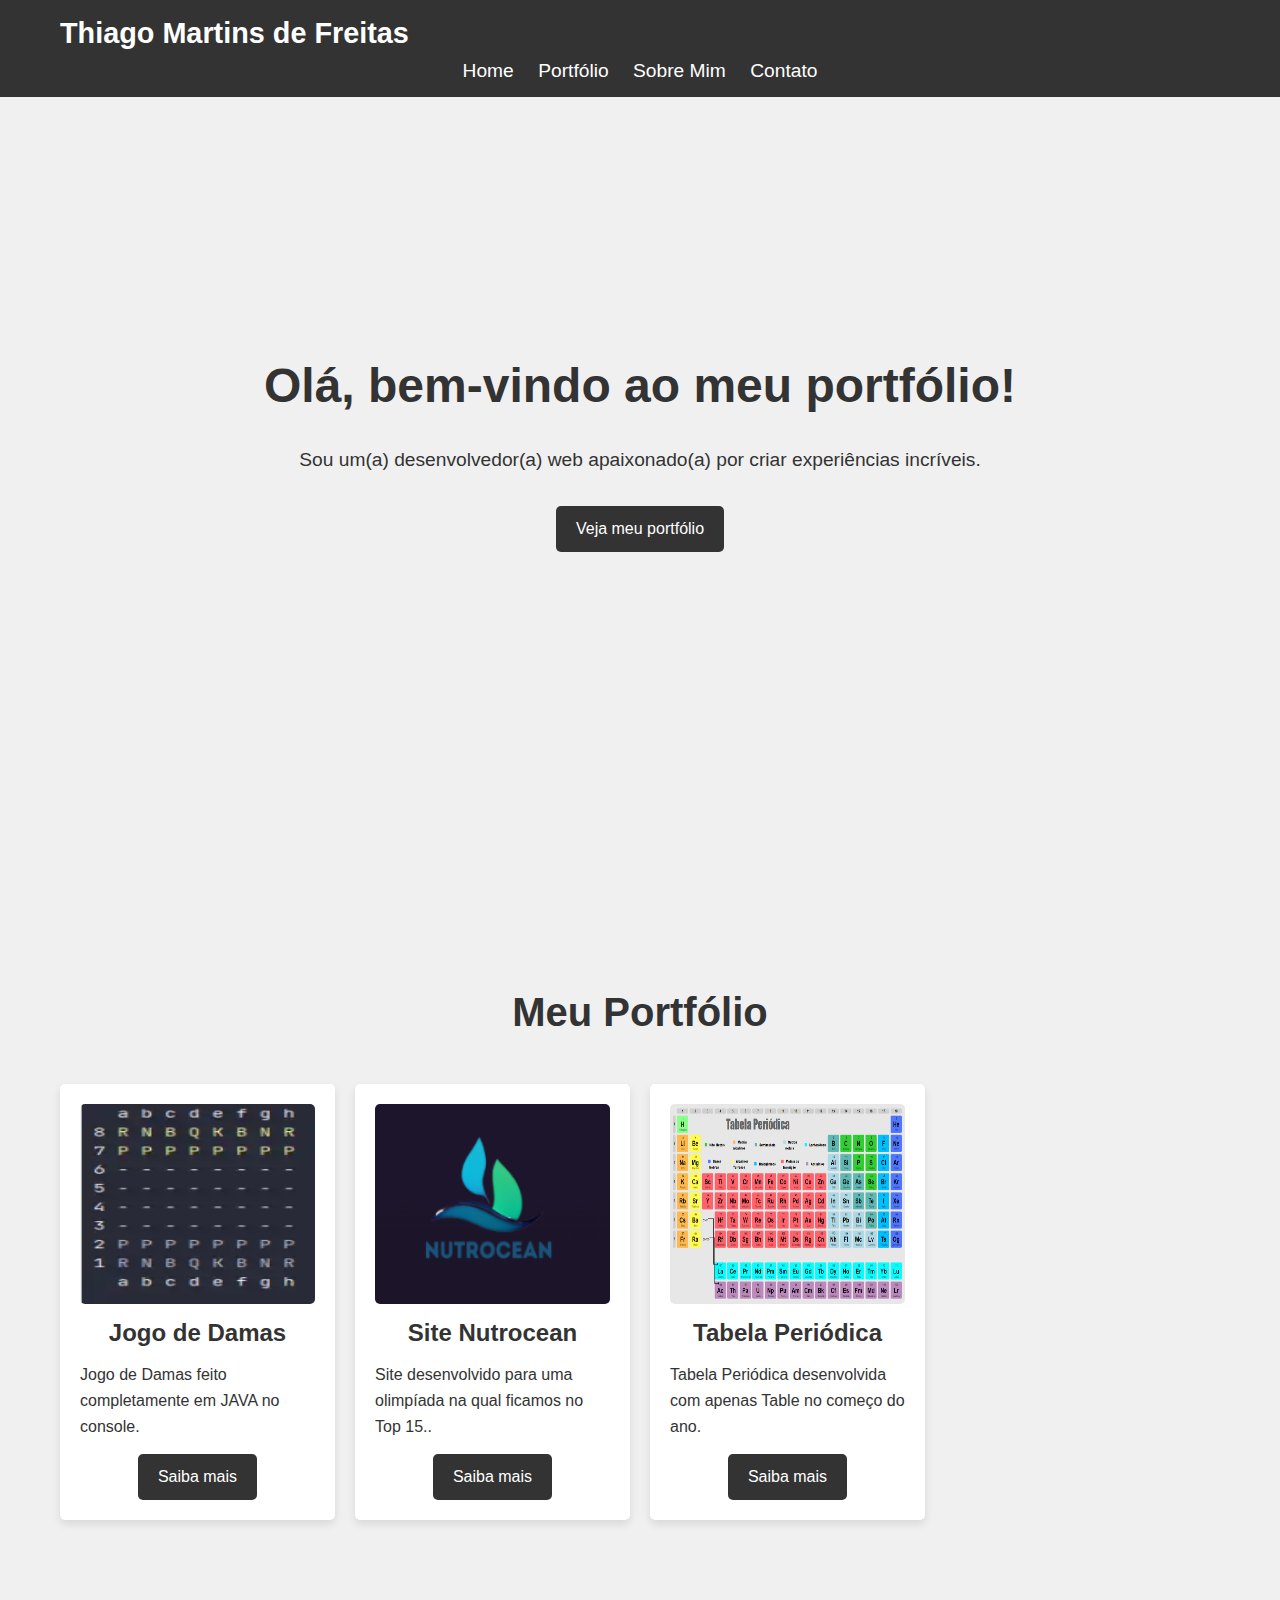
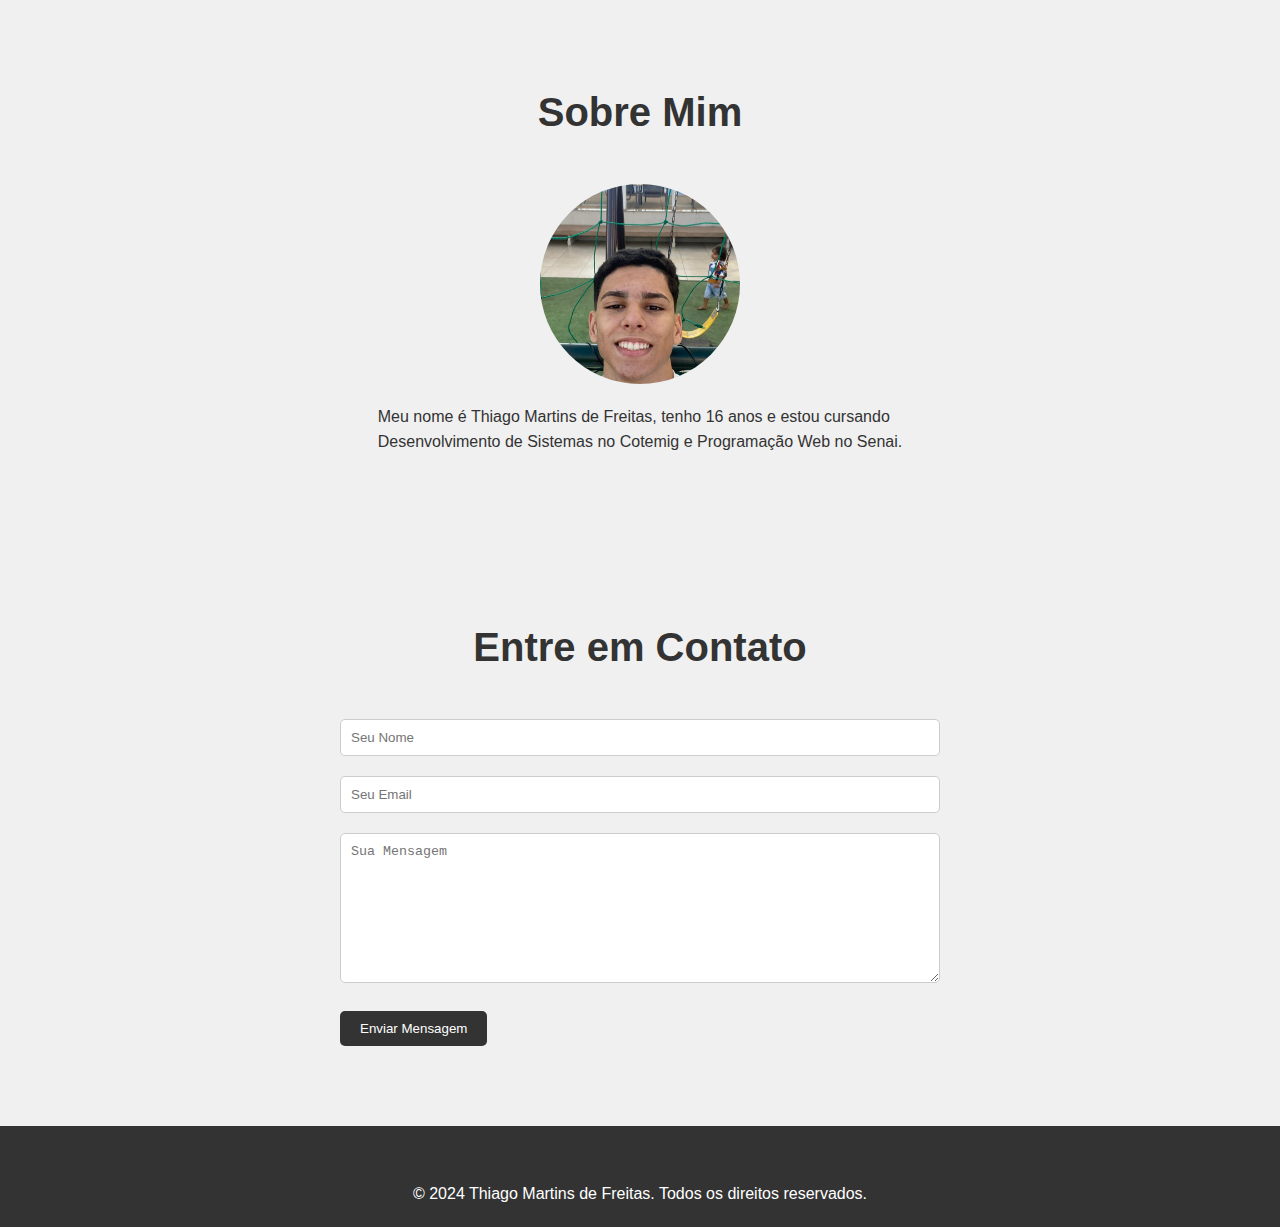
==== index.html @ fcb56183 "Add files via upload" ====
<!DOCTYPE html>
<html lang="pt-br">

<head>
    <meta charset="UTF-8">
    <meta name="viewport" content="width=device-width, initial-scale=1.0">
    <title>Thiago Martins - Portfólio</title>
    <link rel="stylesheet" href="style.css">
</head>

<body>

    <header>
        <div class="container">

            <h1>Thiago Martins de Freitas</h1>
            <nav>
                <ul>
                    <li><a href="#home">Home</a></li>
                    <li><a href="#portfolio">Portfólio</a></li>
                    <li><a href="#about">Sobre Mim</a></li>
                    <li><a href="#contact">Contato</a></li>
                </ul>
            </nav>
        </div>
    </header>

    <section id="home" class="hero">
        <div class="container">
            <h2>Olá, bem-vindo ao meu portfólio!</h2>
            <p>Sou um(a) desenvolvedor(a) web apaixonado(a) por criar experiências incríveis.</p>
            <a href="#portfolio" class="btn">Veja meu portfólio</a>
        </div>
    </section>

    <section id="portfolio" class="portfolio">
        <div class="container">
            <h2>Meu Portfólio</h2>
            <div class="grid">
               
                <div class="project">
                    <img src="Damas.png" alt="Projeto Dama">
                    <h3>Jogo de Damas</h3>
                    <p>Jogo de Damas feito completamente em JAVA no console.</p>
                    <a href="https://github.com/Furbim/CheckersGame" class="btn">Saiba mais</a>
                </div>
                <div class="project">
                    <img src="Nutrocean.png" alt="Projeto Nutrocean">
                    <h3>Site Nutrocean</h3>
                    <p>Site desenvolvido para uma olimpíada na qual ficamos no Top 15..</p>
                    <a href="https://nutrocean.com.br" class="btn">Saiba mais</a>
                </div>
                <div class="project">
                    <img src="Tabela.png" alt="Projeto Tabela periódica">
                    <h3>Tabela Periódica</h3>
                    <p>Tabela Periódica desenvolvida com apenas Table no começo do ano.</p>
                    <a href="https://furbim.github.io/Tabela/" class="btn">Saiba mais</a>
                </div>
            </div>
        </div>
    </section>

    <section id="about" class="about">
        <div class="container">
            <h2>Sobre Mim</h2>
            <div class="about-content">
                <div id="img"><img src="perfil.jpeg" alt="Sua foto"></div>
                <p>Meu nome é Thiago Martins de Freitas, tenho 16 anos e estou cursando <br> Desenvolvimento de Sistemas no
                    Cotemig e Programação Web no Senai.</p>
            </div>
        </div>
    </section>

    <section id="contact" class="contact">
        <div class="container">
            <h2>Entre em Contato</h2>
            <form action="enviar.php" method="POST">
                <input type="text" name="nome" placeholder="Seu Nome" required>
                <input type="email" name="email" placeholder="Seu Email" required>
                <textarea name="mensagem" placeholder="Sua Mensagem" required></textarea>
                <button type="submit" class="btn">Enviar Mensagem</button>
            </form>
        </div>
    </section>

    <footer>
        <div class="container">
            <ul class="social-icons">
                <li><a href="https://linkedin.com/" target="_blank"><i class="fa fa-linkedin"></i></a></li>
                <li><a href="https://github.com/Furbim" target="_blank"><i class="fa fa-github"></i></a></li>
                
            </ul>
            <p>&copy; 2024 Thiago Martins de Freitas. Todos os direitos reservados.</p>
        </div>
    </footer>

</body>

</html>
---- style.css ----
* {
    box-sizing: border-box;
    margin: 0;
    padding: 0;
}

body {
    font-family: Arial, sans-serif;
    line-height: 1.6;
    background-color: #f0f0f0;
    color: #333;
}

.container {
    max-width: 1200px;
    margin: 0 auto;
    padding: 0 20px;
}

header {
    background-color: #333;
    color: #fff;
    padding: 10px 0;
    position: fixed;
    width: 100%;
    top: 0;
    z-index: 1000;
}

header h1 {
    font-size: 1.8rem;
}

nav ul {
    list-style-type: none;
    text-align: center;
}

nav ul li {
    display: inline;
    margin: 0 10px;
}

nav ul li a {
    color: #fff;
    text-decoration: none;
    font-size: 1.2rem;
    transition: color 0.3s ease;
}

nav ul li a:hover {
    color: #ffd700; /* Cor de destaque para hover */
}

.hero {
    background: url('') center/cover no-repeat;
    height: 100vh;
    display: flex;
    justify-content: center;
    align-items: center;
    text-align: center;
}

.hero h2 {
    font-size: 3rem;
    margin-bottom: 20px;
}

.hero p {
    font-size: 1.2rem;
    margin-bottom: 30px;
}

.btn {
    display: inline-block;
    background-color: #333;
    color: #fff;
    padding: 10px 20px;
    text-decoration: none;
    border-radius: 5px;
    transition: background-color 0.3s ease;
}

.btn:hover {
    background-color: #555;
}

.portfolio {
    padding: 80px 0;
}

.portfolio h2 {
    font-size: 2.5rem;
    margin-bottom: 40px;
    text-align: center;
}

.grid {
    display: grid;
    grid-template-columns: repeat(auto-fill, minmax(250px, 1fr));
    gap: 20px;
}

.project {
    background-color: #fff;
    padding: 20px;
    border-radius: 5px;
    box-shadow: 0 4px 8px rgba(0, 0, 0, 0.1);
    display: flex;
    flex-direction: column;
    justify-content: space-between;
    align-items: center;
}

.project img {
    height: 200px;
    width: 100%;
    border-radius: 5px;
    margin-bottom: 10px;
}

.project h3 {
    font-size: 1.5rem;
    margin-bottom: 10px;
}

.project p {
    font-size: 1rem;
    margin-bottom: 15px;
}

.about {
    padding: 80px 0;
}

.about h2 {
    font-size: 2.5rem;
    margin-bottom: 40px;
    text-align: center;
}

.about-content {
    display: flex;
    align-items: center;
    justify-content: center;
    flex-direction: column;
    
}

.about img {
    width: 200px;
    height: 250px;
    object-fit: cover;
    
}
.about #img{

    overflow: hidden;
    width: 200px;
    height: 200px;
    border-radius: 50%;
    margin-bottom: 20px;
}

.contact {
    padding: 80px 0;
}

.contact h2 {
    font-size: 2.5rem;
    margin-bottom: 40px;
    text-align: center;
}

.contact form {
    max-width: 600px;
    margin: 0 auto;
}

.contact input,
.contact textarea {
    width: 100%;
    padding: 10px;
    margin-bottom: 20px;
    border: 1px solid #ccc;
    border-radius: 5px;
}

.contact textarea {
    height: 150px;
}

.contact button {
    background-color: #333;
    color: #fff;
    padding: 10px 20px;
    border: none;
    border-radius: 5px;
    cursor: pointer;
    transition: background-color 0.3s ease;
}

.contact button:hover {
    background-color: #555;
}

footer {
    background-color: #333;
    color: #fff;
    text-align: center;
    padding: 20px 0;
    position: relative;
    bottom: 0;
    width: 100%;
}

.social-icons {
    list-style-type: none;
    padding: 0;
    margin-bottom: 10px;
}

.social-icons li {
    display: inline-block;
    margin: 0 10px;
}

.social-icons li a {
    color: #fff;
    font-size: 1.5rem;
    transition: color 0.3s ease;
}

.social-icons li a:hover {
    color: #ffd700; /* Cor de destaque para hover */
}
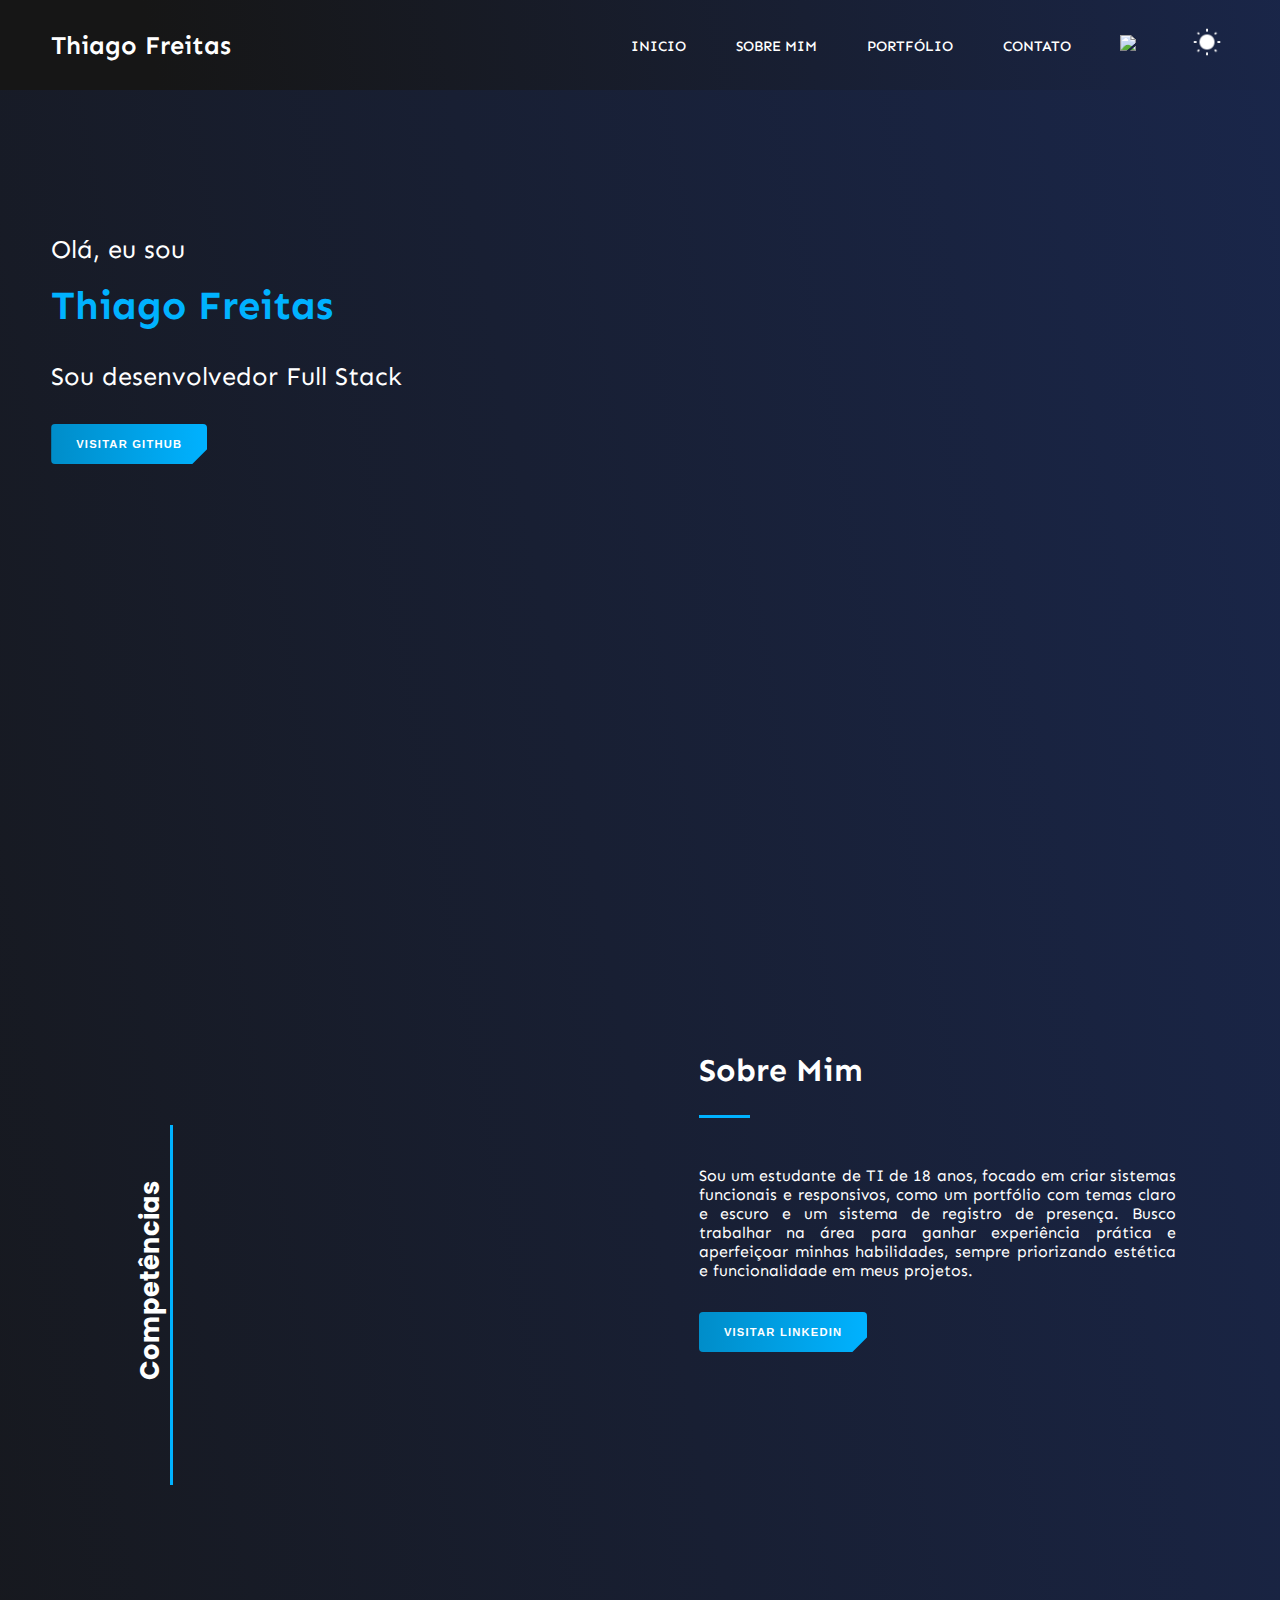
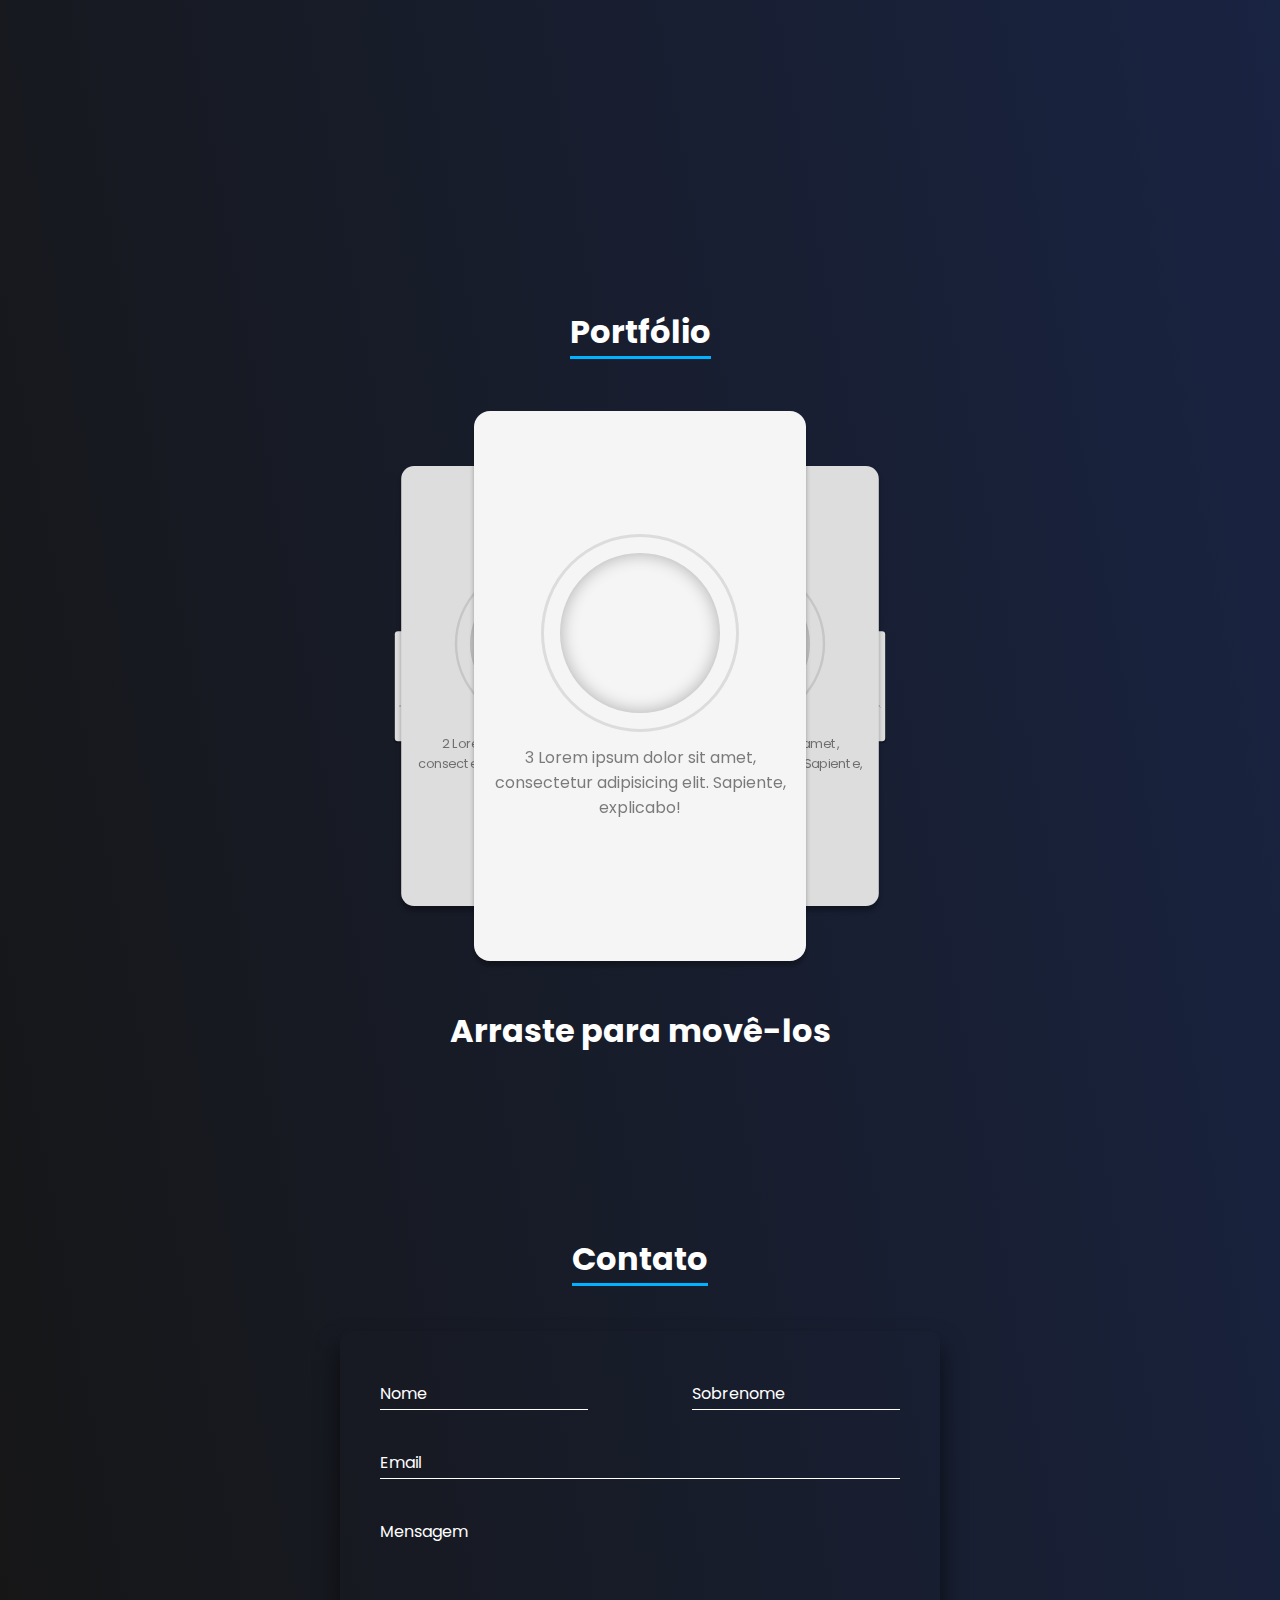
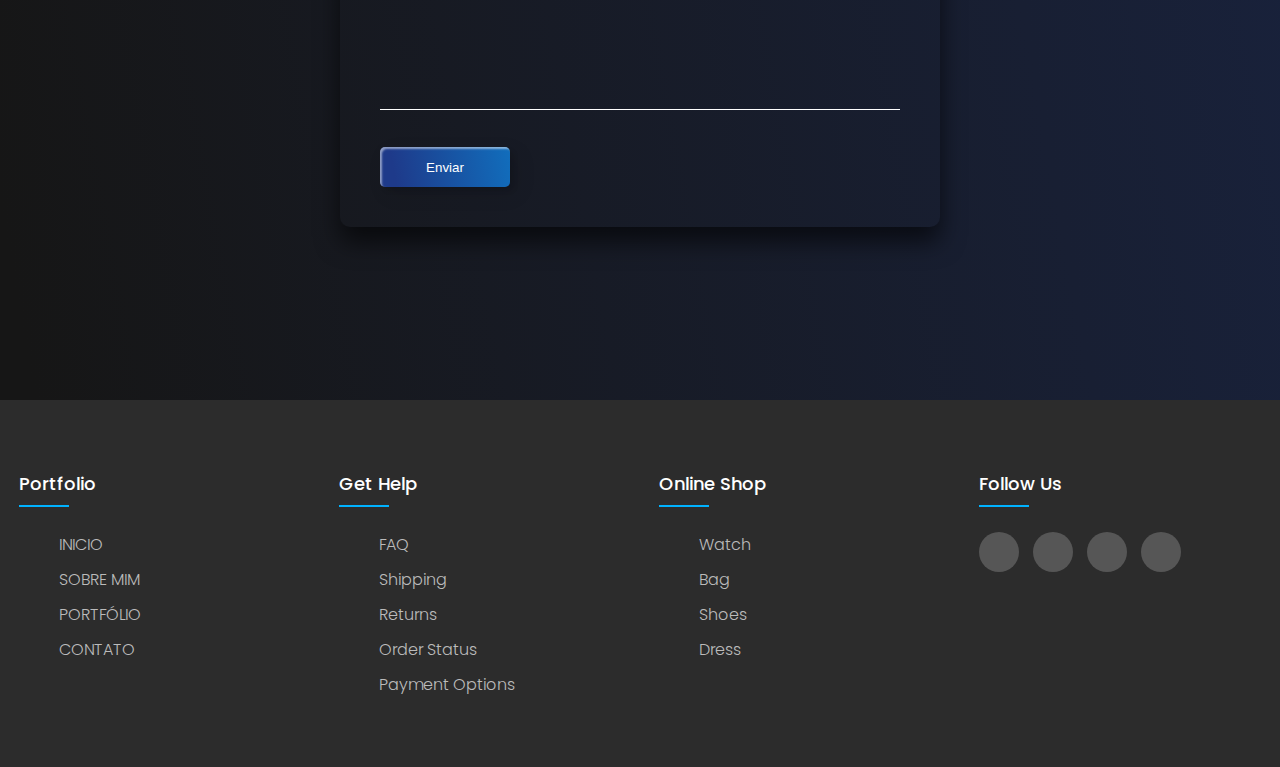
==== commit a3d23a3b: "Add files via upload" ====
--- a/index.html
+++ b/index.html
@@ -1,99 +1,211 @@
 <!DOCTYPE html>
-<html lang="pt-br">
+<html lang="en">
 
 <head>
     <meta charset="UTF-8">
     <meta name="viewport" content="width=device-width, initial-scale=1.0">
-    <title>Thiago Martins - Portfólio</title>
-    <link rel="stylesheet" href="style.css">
+    <title>Página Inicial</title>
+    <link rel="stylesheet" href="./src/css/style.css">
 </head>
 
 <body>
-
-    <header>
-        <div class="container">
-
-            <h1>Thiago Martins de Freitas</h1>
-            <nav>
-                <ul>
-                    <li><a href="#home">Home</a></li>
-                    <li><a href="#portfolio">Portfólio</a></li>
-                    <li><a href="#about">Sobre Mim</a></li>
-                    <li><a href="#contact">Contato</a></li>
-                </ul>
-            </nav>
-        </div>
-    </header>
-
-    <section id="home" class="hero">
-        <div class="container">
-            <h2>Olá, bem-vindo ao meu portfólio!</h2>
-            <p>Sou um(a) desenvolvedor(a) web apaixonado(a) por criar experiências incríveis.</p>
-            <a href="#portfolio" class="btn">Veja meu portfólio</a>
-        </div>
-    </section>
-
-    <section id="portfolio" class="portfolio">
-        <div class="container">
-            <h2>Meu Portfólio</h2>
-            <div class="grid">
-               
-                <div class="project">
-                    <img src="Damas.png" alt="Projeto Dama">
-                    <h3>Jogo de Damas</h3>
-                    <p>Jogo de Damas feito completamente em JAVA no console.</p>
-                    <a href="https://github.com/Furbim/CheckersGame" class="btn">Saiba mais</a>
-                </div>
-                <div class="project">
-                    <img src="Nutrocean.png" alt="Projeto Nutrocean">
-                    <h3>Site Nutrocean</h3>
-                    <p>Site desenvolvido para uma olimpíada na qual ficamos no Top 15..</p>
-                    <a href="https://nutrocean.com.br" class="btn">Saiba mais</a>
-                </div>
-                <div class="project">
-                    <img src="Tabela.png" alt="Projeto Tabela periódica">
-                    <h3>Tabela Periódica</h3>
-                    <p>Tabela Periódica desenvolvida com apenas Table no começo do ano.</p>
-                    <a href="https://furbim.github.io/Tabela/" class="btn">Saiba mais</a>
-                </div>
+    <div id="container">
+        <header>
+            <div id="container_header">
+                <div id="logo">
+                    <h1>Thiago Freitas</h1>
+
+                </div>
+                <nav class="animation">
+                    <ul>
+                        <li><a href="#home" id="navHome" class="smooth-scroll">HOME</a></li>
+                        <li><a href="#sobre" id="navSobre" class="smooth-scroll">SOBRE MIM</a></li>
+                        <li><a href="#portfolio" id="navPortfolio" class="smooth-scroll">PORTFÓLIO</a></li>
+                        <li><a href="#contato" id="navContato" class="smooth-scroll">CONTATO</a></li>
+                        <li><img width="30px" id="idioma" onclick="mudarIdioma()" src="./img/portuguese.png"></li>
+                        <li><button><img id="mode" src="./img/sun.png"></button></li>
+                    </ul>
+                </nav>
+                <svg id="menu" xmlns="http://www.w3.org/2000/svg" width="3.5em" height="3.5em" viewBox="0 0 24 24">
+                    <path fill="white" d="M3 18h18v-2H3zm0-5h18v-2H3zm0-7v2h18V6z" />
+                </svg>
             </div>
-        </div>
-    </section>
-
-    <section id="about" class="about">
-        <div class="container">
-            <h2>Sobre Mim</h2>
-            <div class="about-content">
-                <div id="img"><img src="perfil.jpeg" alt="Sua foto"></div>
-                <p>Meu nome é Thiago Martins de Freitas, tenho 16 anos e estou cursando <br> Desenvolvimento de Sistemas no
-                    Cotemig e Programação Web no Senai.</p>
+        </header>
+
+        <main>
+            <section id="home">
+                <div id="left">
+                    <div id="title">
+                        <h1>Olá, eu sou </h1>
+                    </div>
+                    <div id="log"></div>
+
+                    <h1 id="dev">Sou desenvolvedor Full Stack</h1>
+                    <a href="https://github.com/Furbim">
+                        <button>
+                            Visitar GitHub <svg xmlns="http://www.w3.org/2000/svg" width="1.5em" height="1.5em"
+                                viewBox="0 0 24 24">
+                                <path fill="currentColor" d="M9 17.192V6.808L17.154 12z" />
+                            </svg>
+                        </button>
+                    </a>
+                </div>
+                <div id="right">
+                    <img width="90%" src="./img/tecnologia.png" alt="">
+
+                </div>
+            </section>
+            <section id="sobre">
+                <div id="left">
+                    <h1>Competências</h1>
+                    <hr>
+                    <div class="carousel">
+                        <div class="card"></div>
+                        <div class="card"></div>
+                        <div class="card"></div>
+                        <div class="card"></div>
+                        <div class="card"></div>
+                    </div>
+                </div>
+                <div id="right">
+                    <div id="titulo">
+                        <h1>Sobre Mim</h1>
+                    </div>
+                    <hr>
+
+                    <p>Sou um estudante de TI de anos, focado em criar sistemas funcionais e responsivos, como um
+                        portfólio com temas claro e escuro e um sistema de registro de presença. Busco trabalhar na área
+                        para ganhar experiência prática e aperfeiçoar minhas habilidades, sempre priorizando estética e
+                        funcionalidade em meus projetos.
+                    </p>
+                    <a href="https://www.linkedin.com/in/thiagofreitasdev/">
+                        <button>
+                            Visitar Linkedin <svg xmlns="http://www.w3.org/2000/svg" width="1.5em" height="1.5em"
+                                viewBox="0 0 24 24">
+                                <path fill="currentColor" d="M9 17.192V6.808L17.154 12z" />
+                            </svg>
+                        </button>
+                    </a>
+                </div>
+
+            </section>
+            <section id="portfolio">
+
+                <div>
+                    <h1 id="titulo">Portfólio</h1>
+                    <hr>
+                </div>
+
+                <div class="container">
+                    <div class="card-carousel">
+                        <div class="card" id="1">
+                            <div class="image-container"></div>
+                            <p>1 Lorem ipsum dolor sit amet, consectetur adipisicing elit. Sapiente, explicabo!</p>
+                        </div>
+                        <div class="card" id="2">
+                            <div class="image-container"></div>
+                            <p>2 Lorem ipsum dolor sit amet, consectetur adipisicing elit. Sapiente, explicabo!</p>
+                        </div>
+                        <div class="card" id="3">
+                            <div class="image-container"></div>
+                            <p>3 Lorem ipsum dolor sit amet, consectetur adipisicing elit. Sapiente, explicabo!</p>
+                        </div>
+                        <div class="card" id="4">
+                            <div class="image-container"></div>
+                            <p>4 Lorem ipsum dolor sit amet, consectetur adipisicing elit. Sapiente, explicabo!</p>
+                        </div>
+                        <div class="card" id="5">
+                            <div class="image-container"></div>
+                            <p>5 Lorem ipsum dolor sit amet, consectetur adipisicing elit. Sapiente, explicabo!</p>
+                        </div>
+                    </div>
+                    <a href="#" class="visuallyhidden card-controller">Carousel controller</a>
+                </div>
+                <h1 id="arrasta">Arraste para movê-los</h1>
+
+            </section>
+            <section id="contato">
+                <div>
+                    <h1>Contato</h1>
+                    <hr>
+                </div>
+
+                <div class="login-box">
+
+                    <form>
+                        <div id="duas">
+                            <div class="user-box">
+                                <input type="text" name="nome" required>
+                                <label id="lblNome">Nome</label>
+                            </div>
+                            <div class="user-box">
+                                <input type="text" wrap="hard" name="sobrenome" required>
+                                <label id="lblSobrenome">Sobrenome</label>
+                            </div>
+                        </div>
+
+                        <div class="user-box">
+                            <input type="email" name="email" required>
+                            <label>Email</label>
+                        </div>
+
+                        <div class="user-box">
+                            <textarea minlength="2" name="" id="" cols="30" rows="10" required></textarea>
+                            <label id="lblMensagem">Mensagem</label>
+                        </div>
+                        <button class="custom-btn btn-1">Enviar</button>
+                    </form>
+                </div>
+
+            </section>
+        </main>
+        <footer class="footer">
+            <div class="container">
+                <div class="row">
+                    <div class="footer-col">
+                        <h4>Portfolio</h4>
+                        <ul>
+                            <li><a href="#home" id="navHome">INÍCIO</a></li>
+                            <li><a href="#sobre" id="navSobre">SOBRE MIM</a></li>
+                            <li><a href="#portfolio" id="navPortfolio">PORTFÓLIO</a></li>
+                            <li><a href="#contato" id="navContato">CONTATO</a></li>
+                        </ul>
+                    </div>
+                    <div class="footer-col">
+                        <h4>get help</h4>
+                        <ul>
+                            <li><a href="#">FAQ</a></li>
+                            <li><a href="#">shipping</a></li>
+                            <li><a href="#">returns</a></li>
+                            <li><a href="#">order status</a></li>
+                            <li><a href="#">payment options</a></li>
+                        </ul>
+                    </div>
+                    <div class="footer-col">
+                        <h4>online shop</h4>
+                        <ul>
+                            <li><a href="#">watch</a></li>
+                            <li><a href="#">bag</a></li>
+                            <li><a href="#">shoes</a></li>
+                            <li><a href="#">dress</a></li>
+                        </ul>
+                    </div>
+                    <div class="footer-col">
+                        <h4>follow us</h4>
+                        <div class="social-links">
+                            <a href="#"><i class="fab fa-facebook-f"></i></a>
+                            <a href="#"><i class="fab fa-twitter"></i></a>
+                            <a href="#"><i class="fab fa-instagram"></i></a>
+                            <a href="#"><i class="fab fa-linkedin-in"></i></a>
+                        </div>
+                    </div>
+                </div>
             </div>
-        </div>
-    </section>
-
-    <section id="contact" class="contact">
-        <div class="container">
-            <h2>Entre em Contato</h2>
-            <form action="enviar.php" method="POST">
-                <input type="text" name="nome" placeholder="Seu Nome" required>
-                <input type="email" name="email" placeholder="Seu Email" required>
-                <textarea name="mensagem" placeholder="Sua Mensagem" required></textarea>
-                <button type="submit" class="btn">Enviar Mensagem</button>
-            </form>
-        </div>
-    </section>
-
-    <footer>
-        <div class="container">
-            <ul class="social-icons">
-                <li><a href="https://linkedin.com/" target="_blank"><i class="fa fa-linkedin"></i></a></li>
-                <li><a href="https://github.com/Furbim" target="_blank"><i class="fa fa-github"></i></a></li>
-                
-            </ul>
-            <p>&copy; 2024 Thiago Martins de Freitas. Todos os direitos reservados.</p>
-        </div>
-    </footer>
-
+        </footer>
+    </div>
+
+    <script src="https://unpkg.com/scrollreveal"></script>
+    <script src="./src/script.js"></script>
 </body>
 
 </html>--- a/src/css/style.css
+++ b/src/css/style.css
@@ -0,0 +1,1344 @@
+@import url('https://fonts.googleapis.com/css2?family=Poppins:ital,wght@0,100;0,200;0,300;0,400;0,500;0,600;0,700;0,800;0,900;1,100;1,200;1,300;1,400;1,500;1,600;1,700;1,800;1,900&display=swap');
+@import url('https://fonts.googleapis.com/css2?family=Sen:wght@400..800&display=swap');
+
+:root {
+    --background-color: linear-gradient(79.63deg, rgb(22, 22, 22) 5.08%, rgb(30, 58, 138) 216.5%);
+    --header-background: linear-gradient(79.63deg, rgb(22, 22, 22) 12.08%, rgb(30, 58, 138) 216.5%);
+    --text-color: #ffffff;
+    --highlight-color: rgb(0, 178, 255);
+    --button-background: linear-gradient(to left, rgb(0, 178, 255), rgb(0, 141, 201));
+    --button-hover-background: linear-gradient(to left, rgb(55, 195, 255), rgb(0, 179, 255));
+    --card-background: whitesmoke;
+    --card-text-color: rgba(0, 0, 0, 0.5);
+    --contato-background: black;
+}
+
+.light-mode {
+    --background-color: linear-gradient(79.63deg, rgb(245, 245, 245) 5.08%, rgb(200, 200, 255) 216.5%);
+    --header-background: linear-gradient(79.63deg, rgb(255, 255, 255) 12.08%, rgb(100, 150, 255) 216.5%);
+    --text-color: rgb(16, 15, 27);
+    --highlight-color: rgb(0, 100, 200);
+    --button-background: linear-gradient(to left, rgb(100, 150, 255), rgb(70, 120, 230));
+    --button-hover-background: linear-gradient(to left, rgb(120, 170, 255), rgb(100, 150, 255));
+    --card-background: #ffffff;
+    --card-text-color: rgba(0, 0, 0, 0.7);
+    --contato-background: white;
+}
+
+* {
+    margin: 0;
+
+}
+
+
+
+body {
+    transition: 1.5s ease-in-out;
+    margin: 0;
+    font-family: "Euclid Circular A", "Poppins";
+    color: var(--text-color);
+}
+
+#container {
+    width: 100%;
+    display: flex;
+    align-items: center;
+    flex-direction: column;
+    background: var(--background-color);
+}
+
+header {
+    display: flex;
+    position: sticky;
+    top: 0;
+    width: 92%;
+    justify-content: center;
+    padding: 0 4%;
+    z-index: 2;
+    height: 10vh;
+    align-items: center;
+    background: var(--header-background);
+
+    & #container_header {
+
+        display: flex;
+        width: 100%;
+        justify-content: space-between;
+        height: 100%;
+        align-items: center;
+        max-width: 1450px;
+
+        & #logo {
+            display: flex;
+            width: 400px;
+            align-items: center;
+
+            & h1 {
+                font-weight: 600;
+                font-size: clamp(1.5rem, 2vw, 2.5rem);
+                font-family: "Sen", "sans-serif";
+            }
+
+
+        }
+
+        & nav {
+            width: 650px;
+            display: flex;
+            justify-content: center;
+            height: 100%;
+
+            & ul {
+                display: flex;
+                align-items: center;
+                list-style: none;
+                justify-content: space-between;
+                width: 90%;
+
+                & li a {
+
+                    text-decoration: none;
+                    color: var(--text-color);
+                    font-size: clamp(0.4rem, 2vw, 0.9rem);
+                    font-weight: 500;
+                    font-family: "Sen", "sans-serif";
+
+                }
+
+                & li button {
+                    width: 30px;
+                    height: 30px;
+                    background-color: transparent;
+                    border: none;
+
+                    & img {
+                        width: 30px;
+                    }
+                }
+            }
+        }
+
+        & svg {
+            display: none;
+        }
+    }
+
+
+
+}
+
+@keyframes animate {
+    from {
+        transform: rotate(0deg);
+    }
+
+    to {
+        transform: rotate(360deg);
+    }
+}
+
+/* Responsividade para tablets */
+@media (max-width: 1024px) {
+    header #container_header #logo {
+        width: 300px;
+        display: flex;
+        justify-content: center;
+    }
+
+    header #container_header nav ul {
+        width: 100%;
+    }
+
+    header #container_header nav ul li a {
+        font-size: clamp(0.8rem, 2vw, 1rem);
+    }
+}
+
+/* Responsividade para telas pequenas (celulares) */
+@media (max-width: 768px) {
+    header {
+        height: auto;
+        flex-direction: column;
+        position: static;
+        padding: 0;
+        margin: 0;
+        width: 100%;
+    }
+
+    header #container_header {
+        flex-direction: column;
+    }
+
+    header #container_header #logo h1 {
+        font-size: clamp(1.2rem, 4vw, 2rem);
+        text-align: center;
+    }
+
+    header #container_header nav {
+        width: 100%;
+    }
+
+    header #container_header nav ul {
+        flex-direction: column;
+        padding: 0;
+    }
+
+    header #container_header nav ul li {
+        margin-bottom: 0.5rem;
+    }
+
+}
+
+/* Responsividade para telas muito pequenas (por exemplo, 480px) */
+@media (max-width: 480px) {
+    header #container_header #logo {
+        width: 100%;
+        display: flex;
+        justify-content: center;
+    }
+
+    header #container_header nav ul {
+        width: 100%;
+    }
+
+    header #container_header nav ul li a {
+        font-size: clamp(0.6rem, 2.5vw, 0.8rem);
+    }
+}
+
+main {
+    display: flex;
+    flex-direction: column;
+    justify-content: start;
+    align-items: center;
+    width: 100%;
+
+    & #home {
+        width: 92%;
+        margin: 0 4%;
+        max-width: 1350px;
+        height: 90vh;
+        display: flex;
+        justify-content: space-between;
+
+        & #left {
+            width: 50%;
+            display: flex;
+            flex-direction: column;
+            align-items: start;
+            justify-content: start;
+            height: 100%;
+
+
+
+            & #title h1 {
+                margin-top: 9rem;
+                text-align: left;
+                font-size: clamp(1.2rem, 2vw, 1.6rem);
+                font-weight: 400;
+                font-family: "Sen", "sans-serif";
+            }
+
+            & #log {
+                margin-top: 1rem;
+                text-align: left;
+                height: 2rem;
+                color: var(--highlight-color);
+                ;
+                font-weight: 700;
+                font-size: clamp(2.5rem, 2vw, 3rem);
+                font-family: "Sen", "sans-serif";
+            }
+
+            & h1 {
+                margin-top: 3rem;
+                text-align: left;
+                font-size: clamp(1.2rem, 2vw, 1.6rem);
+                font-weight: 400;
+                font-family: "Sen", "sans-serif";
+            }
+            & a{
+                text-decoration: none;
+            }
+
+            & button {
+                border-radius: .25rem;
+                display: flex;
+                align-items: center;
+                margin-top: 2rem;
+                text-transform: uppercase;
+                font-style: normal;
+                font-weight: 600;
+                padding-left: 25px;
+                padding-right: 25px;
+                color: white;
+                -webkit-clip-path: polygon(0 0, 0 0, 100% 0, 100% 0, 100% calc(100% - 15px), calc(100% - 15px) 100%, 15px 100%, 0 100%);
+                clip-path: polygon(0 0, 0 0, 100% 0, 100% 0, 100% calc(100% - 15px), calc(100% - 15px) 100%, 15px 100%, 0 100%);
+                height: 40px;
+                font-size: 0.7rem;
+                line-height: 14px;
+                letter-spacing: 1.2px;
+                transition: .2s .1s;
+                background-image: var(--button-background);
+                border: 0 solid;
+                overflow: hidden;
+            }
+
+            & button:hover {
+                cursor: pointer;
+                transition: all .3s ease-in;
+                padding-right: 30px;
+                padding-left: 30px;
+            }
+        }
+
+
+
+        & #right {
+
+            width: 50%;
+            display: flex;
+            flex-direction: column;
+            align-items: end;
+            justify-content: center;
+            height: 100%;
+
+        }
+    }
+
+    /* Responsividade para tablets */
+    @media (max-width: 1024px) {
+        #home {
+            flex-direction: column;
+            align-items: center;
+            height: 50vh;
+            margin: 0;
+            width: 100%;
+        }
+
+        #home #left {
+            width: 80%;
+            align-items: start;
+            text-align: center;
+        }
+
+        #home #left #title h1 {
+            margin-top: 10vh;
+            font-size: clamp(1rem, 3vw, 1.4rem);
+        }
+
+        #home #left h1 {
+            margin: 0;
+
+            font-size: clamp(1rem, 3vw, 1.4rem);
+        }
+
+        #home #left #log {
+            font-size: clamp(2rem, 3vw, 2.5rem);
+        }
+
+        #home #left button {
+            width: auto;
+            padding: 10px 20px;
+        }
+
+        #home #right {
+            display: none;
+        }
+    }
+
+    /* Responsividade para telas pequenas (celulares) */
+    @media (max-width: 768px) {
+        #home {
+            height: 50vh;
+            padding: 0;
+        }
+
+        #home #left #title h1,
+        #home #left #log,
+        #home #left h1 {
+            font-size: clamp(1.5rem, 4vw, 2rem);
+        }
+
+        #home #left button {
+            font-size: 0.8rem;
+            padding-left: 20px;
+            padding-right: 20px;
+        }
+    }
+
+    /* Responsividade para telas muito pequenas (por exemplo, 480px) */
+    @media (max-width: 480px) {
+        #home {
+            height: 50vh;
+            padding: 0;
+        }
+
+        #home #left #title h1,
+        #home #left h1,
+        #home #left #log {
+            font-size: 1rem;
+        }
+
+        #home #left button {
+            padding-left: 15px;
+            padding-right: 15px;
+            font-size: 0.7rem;
+        }
+    }
+
+    & #sobre {
+        display: flex;
+        justify-content: space-between;
+        height: 90vh;
+        width: 92%;
+        padding: 0 4%;
+        max-width: 1450px;
+
+        & #right {
+            margin-top: 15vh;
+            width: 45%;
+
+            & #titulo {
+
+                & h1 {
+                    margin-top: 1rem;
+                    text-align: left;
+                    height: 2rem;
+                    color: var(--text-color);
+                    font-weight: 700;
+                    font-size: clamp(2rem, 2vw, 4rem);
+                    font-family: "Sen", "sans-serif";
+                }
+
+            }
+
+            & hr {
+                width: 4vw;
+                height: 3px;
+                background-color: var(--highlight-color);
+                margin-top: 2rem;
+                border: none;
+            }
+
+            & p {
+                margin-top: 3rem;
+                text-align: justify;
+                width: 90%;
+                font-size: clamp(0.5rem, 2vw, 1rem);
+                font-weight: 400;
+                font-family: "Sen", "sans-serif";
+            }
+
+            & a{
+                text-decoration: none;
+            }
+
+            & button {
+                border-radius: .25rem;
+                display: flex;
+                align-items: center;
+                margin-top: 2rem;
+                text-transform: uppercase;
+                font-style: normal;
+                font-weight: 600;
+                padding-left: 25px;
+                padding-right: 25px;
+                color: white;
+                -webkit-clip-path: polygon(0 0, 0 0, 100% 0, 100% 0, 100% calc(100% - 15px), calc(100% - 15px) 100%, 15px 100%, 0 100%);
+                clip-path: polygon(0 0, 0 0, 100% 0, 100% 0, 100% calc(100% - 15px), calc(100% - 15px) 100%, 15px 100%, 0 100%);
+                height: 40px;
+                font-size: 0.7rem;
+                line-height: 14px;
+                letter-spacing: 1.2px;
+                transition: .2s .1s;
+                background-image: var(--button-background);
+                border: 0 solid;
+                overflow: hidden;
+            }
+
+            & button:hover {
+                cursor: pointer;
+                transition: all .3s ease-in;
+                padding-right: 30px;
+                padding-left: 30px;
+                background-image: var(--button-hover-background);
+            }
+        }
+
+        & #left {
+
+
+            height: 100%;
+            width: 50%;
+            display: flex;
+            align-items: center;
+            justify-content: space-between;
+
+            & h1 {
+                margin: -50px 0 0 0;
+                transform: rotate(-90deg);
+                font-size: clamp(1rem, 2vw, 2rem);
+            }
+
+            & hr {
+                width: 3px;
+                height: 40vh;
+                background-color: var(--highlight-color);
+                border: none;
+                margin-left: -28%;
+            }
+
+            & .carousel {
+                display: flex;
+                justify-content: center;
+                align-items: center;
+                height: 50%;
+                width: 65%;
+            }
+
+            & .card {
+                background-color: var(--card-background);
+                border-radius: 5px;
+                position: absolute;
+                width: 350px;
+                height: 100px;
+                padding: 20px;
+                border: solid 1px var(--highlight-color);
+                text-align: center;
+                font-family: "Sen", "Sans-serif";
+                opacity: 0;
+                color: var(--card-text-color);
+                will-change: transform, opacity;
+                animation: carousel 15s linear infinite;
+                box-shadow: inset 2px 2px 2px 0px rgba(255, 255, 255, .5),
+                7px 7px 20px 0px rgba(0, 0, 0, .1),
+                4px 4px 5px 0px rgba(0, 0, 0, .1);
+                /* duration should be 3 multiplied by the total number of cards */
+            }
+
+            /* Increment animation delay by 3 for each card */
+            & .card:nth-child(1) {
+                animation-delay: -3s;
+            }
+
+            & .card:nth-child(2) {
+                animation-delay: 0;
+            }
+
+            & .card:nth-child(3) {
+                animation-delay: 3s;
+            }
+
+            & .card:nth-child(4) {
+                animation-delay: 6s;
+            }
+
+            & .card:last-child {
+                animation-delay: 9s;
+            }
+        }
+    }
+
+    /* Responsividade para tablets */
+    @media (max-width: 1024px) {
+        #sobre {
+            flex-direction: column;
+            align-items: center;
+            height: 100vh;
+            padding: 0;
+            width: 100%;
+        }
+
+        #sobre #left {
+            flex-direction: column;
+            justify-content: center;
+        }
+
+        #sobre #right {
+            width: 90%;
+            text-align: center;
+            align-items: center;
+        }
+
+        #sobre #right #titulo h1 {
+            font-size: clamp(1.5rem, 3vw, 2.5rem);
+        }
+
+        #sobre #right hr {
+            width: 10vw;
+        }
+
+        #sobre #right p {
+            width: 100%;
+            font-size: clamp(0.8rem, 3vw, 1rem);
+        }
+
+        #sobre #left h1 {
+            font-size: clamp(1rem, 3vw, 1.5rem);
+            transform: none;
+            margin-top: 20px;
+        }
+
+        #sobre #left hr {
+            height: 2px;
+            width: 70%;
+            margin: 0 auto 15vh;
+        }
+
+
+        #sobre .carousel {
+            width: 100%;
+        }
+    }
+
+    /* Responsividade para telas pequenas (celulares) */
+    @media (max-width: 768px) {
+
+        #sobre #right #titulo h1 {
+            font-size: clamp(1.2rem, 4vw, 2rem);
+        }
+
+        #sobre #right p {
+            font-size: clamp(0.7rem, 3vw, 0.9rem);
+        }
+
+        #sobre #right button {
+            padding-left: 20px;
+            padding-right: 20px;
+            font-size: 0.8rem;
+        }
+
+        #sobre #left .card {
+            width: 80%;
+            font-size: 0.8rem;
+            padding: 15px;
+        }
+    }
+
+    /* Responsividade para telas muito pequenas (por exemplo, 480px) */
+    @media (max-width: 480px) {
+
+
+        #sobre #right #titulo h1 {
+            font-size: 1.5rem;
+        }
+
+        #sobre #right p {
+            font-size: 0.7rem;
+        }
+
+        #sobre #left h1 {
+            font-size: 1.2rem;
+            transform: none;
+        }
+
+        #sobre .carousel {
+            width: 100%;
+            flex-direction: column;
+        }
+
+        #sobre #left .card {
+            width: 90%;
+            font-size: 0.7rem;
+            padding: 10px;
+        }
+    }
+
+
+    & #portfolio {
+        height: 100vh;
+        display: flex;
+        justify-content: start;
+        flex-direction: column;
+        align-items: center;
+        width: 92%;
+        padding: 0 4%;
+        max-width: 1450px;
+        margin-top: 10vh;
+
+
+
+
+
+        & .visuallyhidden {
+            position: absolute;
+            z-index: -1;
+            right: 0;
+            opacity: 0;
+
+        }
+
+        & #titulo {
+            color: var(--text-color);
+            text-align: center;
+            margin-top: 12vh;
+        }
+
+        & #arrasta {
+            color: var(--text-color);
+            text-align: center;
+            margin-bottom: 5vh;
+        }
+
+        & hr {
+            width: 100%;
+            background-color: var(--highlight-color);
+            border: none;
+            height: 3px;
+        }
+
+        & .container {
+            height: 70%;
+            overflow: hidden;
+            padding: 20px;
+            margin-top: 2em;
+            width: 90%;
+            display: flex;
+            justify-content: center;
+            text-align: center;
+            flex-direction: column;
+
+            & .card-carousel {
+                --card-width: 80%;
+                --card-max-width: 280px;
+                --card-height: 90%;
+                --carousel-min-width: 600px;
+                z-index: 1;
+                position: relative;
+                margin: 0 auto;
+                width: 100%;
+
+                height: 100%;
+                min-width: var(--carousel-min-width);
+                transition: filter .3s ease;
+            }
+
+            @media screen and (max-width: 640px) {
+                .card-carousel {
+                    margin-left: calc((95vw - var(--carousel-min-width) - 40px) / 2)
+                }
+            }
+
+            & .card-carousel.smooth-return {
+                transition: all .2s ease;
+            }
+
+            & .card-carousel .card {
+                background: var(--card-background);
+                width: 300px;
+                max-width: 300px;
+                text-align: center;
+                padding: 1em;
+                min-width: 250px;
+                height: var(--card-height);
+                position: absolute;
+                margin: 0 auto;
+                color: rgba(0, 0, 0, .5);
+                transition: inherit;
+                -webkit-box-shadow: 0px 5px 5px 0px rgba(0, 0, 0, 0.3);
+                -moz-box-shadow: 0px 5px 5px 0px rgba(0, 0, 0, 0.3);
+                box-shadow: 0px 5px 5px 0px rgba(0, 0, 0, 0.3);
+                border-radius: 1em;
+                filter: brightness(.9);
+                display: flex;
+                flex-direction: column;
+                align-items: center;
+                justify-content: center;
+
+                & .image-container {
+                    width: 8em;
+                    height: 8em;
+                    position: relative;
+                    background-size: cover;
+                    margin-bottom: 2em;
+                    border-radius: 100%;
+                    padding: 1em;
+                    -webkit-box-shadow: inset 0px 0px 17px 0px rgba(0, 0, 0, 0.3);
+                    -moz-box-shadow: inset 0px 0px 17px 0px rgba(0, 0, 0, 0.3);
+                    box-shadow: inset 0px 0px 17px 0px rgba(0, 0, 0, 0.3);
+
+                }
+
+                & .image-container::after {
+                    content: "";
+                    display: block;
+                    width: 120%;
+                    height: 120%;
+                    border: solid 3px rgba(0, 0, 0, .1);
+                    border-radius: 100%;
+                    position: absolute;
+                    top: calc(-10% - 3px);
+                    left: calc(-10% - 3px);
+                }
+
+                & h2 {
+                    padding: 1em;   
+                    margin-top: 1em;
+                    background: rgba(0, 0, 0, .3);
+                    text-align: center;
+                    color: var(--text-color);
+                    border-radius: .2em;
+                    display: inline-block;
+                    transform: translateX(calc((100vw - 100%) / 2));
+
+                    & a {
+                        color: #f5b916;
+                    }
+                }
+
+
+            }
+
+            & .card.highlight {
+                filter: brightness(1)
+            }
+
+
+            & .card:nth-of-type(1) .image-container {
+                background-image: url("https://static.addtoany.com/images/dracaena-cinnabari.jpg");
+            }
+
+            & .card:nth-of-type(2) .image-container {
+                background-image: url("https://www.w3schools.com/w3css/img_lights.jpg")
+            }
+
+            & .card:nth-of-type(3) .image-container {
+                background-image: url("https://images.pexels.com/photos/414612/pexels-photo-414612.jpeg?auto=compress&cs=tinysrgb&dpr=1&w=500")
+            }
+
+            & .card:nth-of-type(4) .image-container {
+                background-image: url("https://images.pexels.com/photos/67636/rose-blue-flower-rose-blooms-67636.jpeg?auto=compress&cs=tinysrgb&dpr=1&w=500")
+            }
+
+            & .card:nth-of-type(5) .image-container {
+                background-image: url("https://helpx.adobe.com/content/dam/help/en/stock/how-to/visual-reverse-image-search/jcr_content/main-pars/image/visual-reverse-image-search-v2_intro.jpg")
+            }
+
+
+
+
+
+
+        }
+
+
+    }
+
+    /* Responsividade para tablets */
+    @media (max-width: 1024px) {
+        #portfolio {
+            height: 80vh;
+        }
+
+        #portfolio #titulo {
+            font-size: clamp(1.5rem, 3vw, 2.5rem);
+            margin-top: 8vh;
+        }
+
+        #portfolio .container {
+            width: 90%;
+            margin-top: 1em;
+        }
+
+        .card-carousel .card {
+            width: 90%;
+
+            font-size: 0.9rem;
+        }
+
+        .card-carousel .card .image-container {
+            width: 6em;
+            height: 6em;
+        }
+    }
+
+    /* Responsividade para dispositivos móveis */
+    @media (max-width: 768px) {
+
+
+        #portfolio #titulo {
+            font-size: 1.8rem;
+            margin-top: 5vh;
+        }
+
+        #portfolio #arrasta {
+            font-size: 1rem;
+            margin-bottom: 3vh;
+        }
+
+        .card-carousel .card {
+            width: 200px;
+            min-width: 180px;
+        }
+
+        .card-carousel .card h2 {
+            padding: 0.5em;
+            font-size: 1rem;
+        }
+    }
+
+    /* Responsividade para dispositivos móveis pequenos (ex: 480px) */
+    @media (max-width: 480px) {
+
+
+        #portfolio #titulo {
+            font-size: 1.5rem;
+            margin-top: 3vh;
+        }
+
+        .card-carousel {
+            width: 100%;
+            flex-direction: column;
+        }
+
+        .card-carousel .card {
+            width: 180px;
+            min-width: 150px;
+            font-size: 0.8rem;
+
+        }
+
+        .card-carousel .card .image-container {
+            width: 5em;
+            height: 5em;
+            margin-bottom: 1em;
+        }
+
+        .card-carousel .card h2 {
+            font-size: 0.9rem;
+            padding: 0.3em;
+        }
+    }
+
+
+    & #contato {
+        height: 100vh;
+        display: flex;
+        justify-content: start;
+        flex-direction: column;
+        align-items: center;
+        width: 92%;
+
+        max-width: 1450px;
+
+
+        & h1 {
+            color: var(--text-color);
+            text-align: center;
+            margin-top: 15vh;
+        }
+
+        & hr {
+            width: 100%;
+            background-color: var(--highlight-color);
+            border: none;
+            height: 3px;
+        }
+
+
+        & .login-box {
+
+            width: 600px;
+            padding: 40px;
+            margin: 5vh 0;
+            background: var();
+            box-sizing: border-box;
+            box-shadow: 0 15px 25px rgba(0, 0, 0, .6);
+            border-radius: 10px;
+
+            & h2 {
+                margin: 0 0 30px;
+                padding: 0;
+                color: var(--text-color);
+                text-align: center;
+            }
+
+            & form {
+
+                & #duas {
+                    display: flex;
+                    justify-content: space-between;
+
+                    & .user-box {
+                        position: relative;
+                        width: 40%;
+                    }
+                }
+
+                & .custom-btn {
+                    overflow: hidden;
+                    width: 130px;
+                    height: 40px;
+                    color: white;
+                    border-radius: 5px;
+                    padding: 10px 25px;
+                    font-family: 'Lato', sans-serif;
+                    font-weight: 500;
+                    background: transparent;
+                    cursor: pointer;
+                    transition: all 0.3s ease;
+                    position: relative;
+                    display: inline-block;
+                    box-shadow: inset 2px 2px 2px 0px rgba(255, 255, 255, .5),
+                        7px 7px 20px 0px rgba(0, 0, 0, .1),
+                        4px 4px 5px 0px rgba(0, 0, 0, .1);
+                    outline: none;
+                }
+
+                & .btn-1 {
+                    background: rgb(96, 9, 240);
+                    background: linear-gradient(79.63deg, rgb(30, 58, 138) 12.08%, rgb(0, 178, 255) 216.5%);
+                    border: none;
+                    color: white;
+                }
+
+                & .btn-1:before {
+                    height: 0%;
+                    width: 2px;
+                }
+
+                & .btn-1:hover {
+                    box-shadow: 4px 4px 6px 0 rgba(255, 255, 255, .5),
+                        -4px -4px 6px 0 rgba(116, 125, 136, .5),
+                        inset -4px -4px 6px 0 rgba(255, 255, 255, .2),
+                        inset 4px 4px 6px 0 rgba(0, 0, 0, .4);
+                }
+
+                & a {
+                    position: relative;
+                    display: inline-block;
+                    padding: 10px 20px;
+                    color: #03e9f4;
+                    font-size: 16px;
+                    text-decoration: none;
+                    text-transform: uppercase;
+                    overflow: hidden;
+                    transition: .5s;
+                    margin-top: 40px;
+                    letter-spacing: 4px
+                }
+            }
+
+
+
+            & .user-box {
+                position: relative;
+                width: 100%;
+
+
+
+
+
+                & input {
+                    width: 100%;
+                    padding: 10px 0;
+                    font-size: 16px;
+                    color: var(--text-color);
+                    margin-bottom: 30px;
+                    border: none;
+                    border-bottom: 1px solid var(--text-color);
+                    outline: none;
+                    background: transparent;
+                }
+
+                & textarea {
+                    resize: none;
+                    width: 100%;
+                    padding: 10px 0;
+                    font-size: 16px;
+                    color: var(--text-color);
+                    margin-bottom: 30px;
+                    border: none;
+                    border-bottom: 1px solid var(--text-color);
+                    outline: none;
+                    background: transparent;
+                }
+
+                & textarea:focus~label {
+                    top: -20px;
+                    left: 0;
+                    color: var(--highlight-color);
+                    font-size: 12px;
+                }
+
+                & textarea:valid~label {
+                    top: -20px;
+                    left: 0;
+                    color: var(--highlight-color);
+                    font-size: 12px;
+                }
+
+                & label {
+                    position: absolute;
+                    top: 0;
+                    left: 0;
+                    padding: 10px 0;
+                    font-size: 16px;
+                    color: var(--text-color);
+                    pointer-events: none;
+                    transition: .5s;
+                }
+
+                & input:focus~label {
+                    top: -20px;
+                    left: 0;
+                    color: var(--highlight-color);
+                    font-size: 12px;
+                }
+
+                & input:valid~label {
+                    top: -20px;
+                    left: 0;
+                    color: var(--highlight-color);
+                    font-size: 12px;
+                }
+
+
+            }
+        }
+
+
+    }
+
+    /* Responsividade para tablets */
+    @media (max-width: 1024px) {
+        #contato {
+            height: auto;
+
+        }
+
+        #contato h1 {
+            font-size: clamp(1.5rem, 3vw, 2.5rem);
+            margin-top: 10vh;
+        }
+
+        .login-box {
+            max-width: 95%;
+            width: 500px;
+            padding: 20px 2%;
+        }
+
+        .login-box form #duas .user-box {
+            width: 100%;
+        }
+
+        .custom-btn {
+            width: 100%;
+            max-width: 200px;
+        }
+    }
+
+    /* Responsividade para dispositivos móveis */
+    @media (max-width: 768px) {
+
+
+        #contato h1 {
+            font-size: 1.8rem;
+            margin-top: 5vh;
+        }
+
+        .login-box {
+            padding: 20px 2%;
+        }
+
+        .login-box .user-box input,
+        .login-box .user-box textarea {
+            font-size: 14px;
+            padding: 8px 0;
+        }
+
+        .custom-btn {
+            width: 100%;
+            max-width: 150px;
+            font-size: 0.9rem;
+        }
+    }
+
+    /* Responsividade para dispositivos móveis pequenos (ex: 480px) */
+    @media (max-width: 480px) {
+
+
+        #contato h1 {
+            font-size: 1.5rem;
+            margin-top: 3vh;
+        }
+
+        .login-box {
+            padding: 20px 2%;
+        }
+
+        .login-box .user-box input,
+        .login-box .user-box textarea {
+            font-size: 12px;
+            padding: 6px 0;
+        }
+
+        .custom-btn {
+            width: 100%;
+            max-width: 120px;
+            font-size: 0.8rem;
+        }
+
+        /* Ajusta o espaçamento entre as caixas */
+        .login-box .user-box {
+            margin-bottom: 20px;
+        }
+    }
+
+}
+
+
+.container {
+
+    margin: auto;
+}
+
+.row {
+    display: flex;
+    flex-wrap: wrap;
+    justify-content: space-around;
+}
+
+ul {
+    list-style: none;
+}
+
+.footer {
+    width: 100%;
+    background-color: rgb(44, 44, 44);
+    padding: 70px 0;
+}
+
+.footer-col {
+    width: 22%;
+    padding: 0 15px;
+}
+
+.footer-col h4 {
+    font-size: 18px;
+    color: #ffffff;
+    text-transform: capitalize;
+    margin-bottom: 35px;
+    font-weight: 500;
+    position: relative;
+}
+
+.footer-col h4::before {
+    content: '';
+    position: absolute;
+    left: 0;
+    bottom: -10px;
+    background-color: var(--highlight-color);
+    height: 2px;
+    box-sizing: border-box;
+    width: 50px;
+}
+
+.footer-col ul li:not(:last-child) {
+    margin-bottom: 10px;
+}
+
+.footer-col ul li a {
+    font-size: 16px;
+    text-transform: capitalize;
+    color: #ffffff;
+    text-decoration: none;
+    font-weight: 300;
+    color: #bbbbbb;
+    display: block;
+    transition: all 0.3s ease;
+}
+
+.footer-col ul li a:hover {
+    color: #ffffff;
+    padding-left: 8px;
+}
+
+.footer-col .social-links a {
+    display: inline-block;
+    height: 40px;
+    width: 40px;
+    background-color: rgba(255, 255, 255, 0.2);
+    margin: 0 10px 10px 0;
+    text-align: center;
+    line-height: 40px;
+    border-radius: 50%;
+    color: #ffffff;
+    transition: all 0.5s ease;
+}
+
+.footer-col .social-links a:hover {
+    color: #24262b;
+    background-color: #ffffff;
+}
+
+/*responsive*/
+@media(max-width: 767px) {
+    .footer-col {
+        width: 50%;
+        margin-bottom: 30px;
+    }
+}
+
+@media(max-width: 574px) {
+    .footer-col {
+        width: 100%;
+    }
+}
+
+
+
+
+
+
+@keyframes rodar {
+    to {
+        transform: rotate(360deg);
+    }
+}
+
+@keyframes carousel {
+    0% {
+        transform: translateY(100%) scale(0.5);
+        opacity: 0;
+        visibility: hidden;
+    }
+
+    3%,
+    20% {
+        /* 3, 100/total number of cards */
+        transform: translateY(100%) scale(0.7);
+        opacity: 0.4;
+        visibility: visible;
+    }
+
+    23%,
+    40% {
+        /* [(100/total number of cards) + 3], [(100/number of cards) * 2] */
+        transform: translateY(0) scale(1);
+        opacity: 1;
+        visibility: visible;
+    }
+
+    43%,
+    60% {
+        /* [(100/total number of cards)*2 + 3], [(100/number of cards) * 3] */
+        transform: translateY(-100%) scale(0.7);
+        opacity: 0.4;
+        visibility: visible;
+    }
+
+    63% {
+        /* [(100/total number of cards) * 3] + 3 */
+        transform: translateY(-100%) scale(0.5);
+        opacity: 0;
+        visibility: visible;
+    }
+
+    100% {
+        transform: translateY(-100%) scale(0.5);
+        opacity: 0;
+        visibility: hidden;
+    }
+}